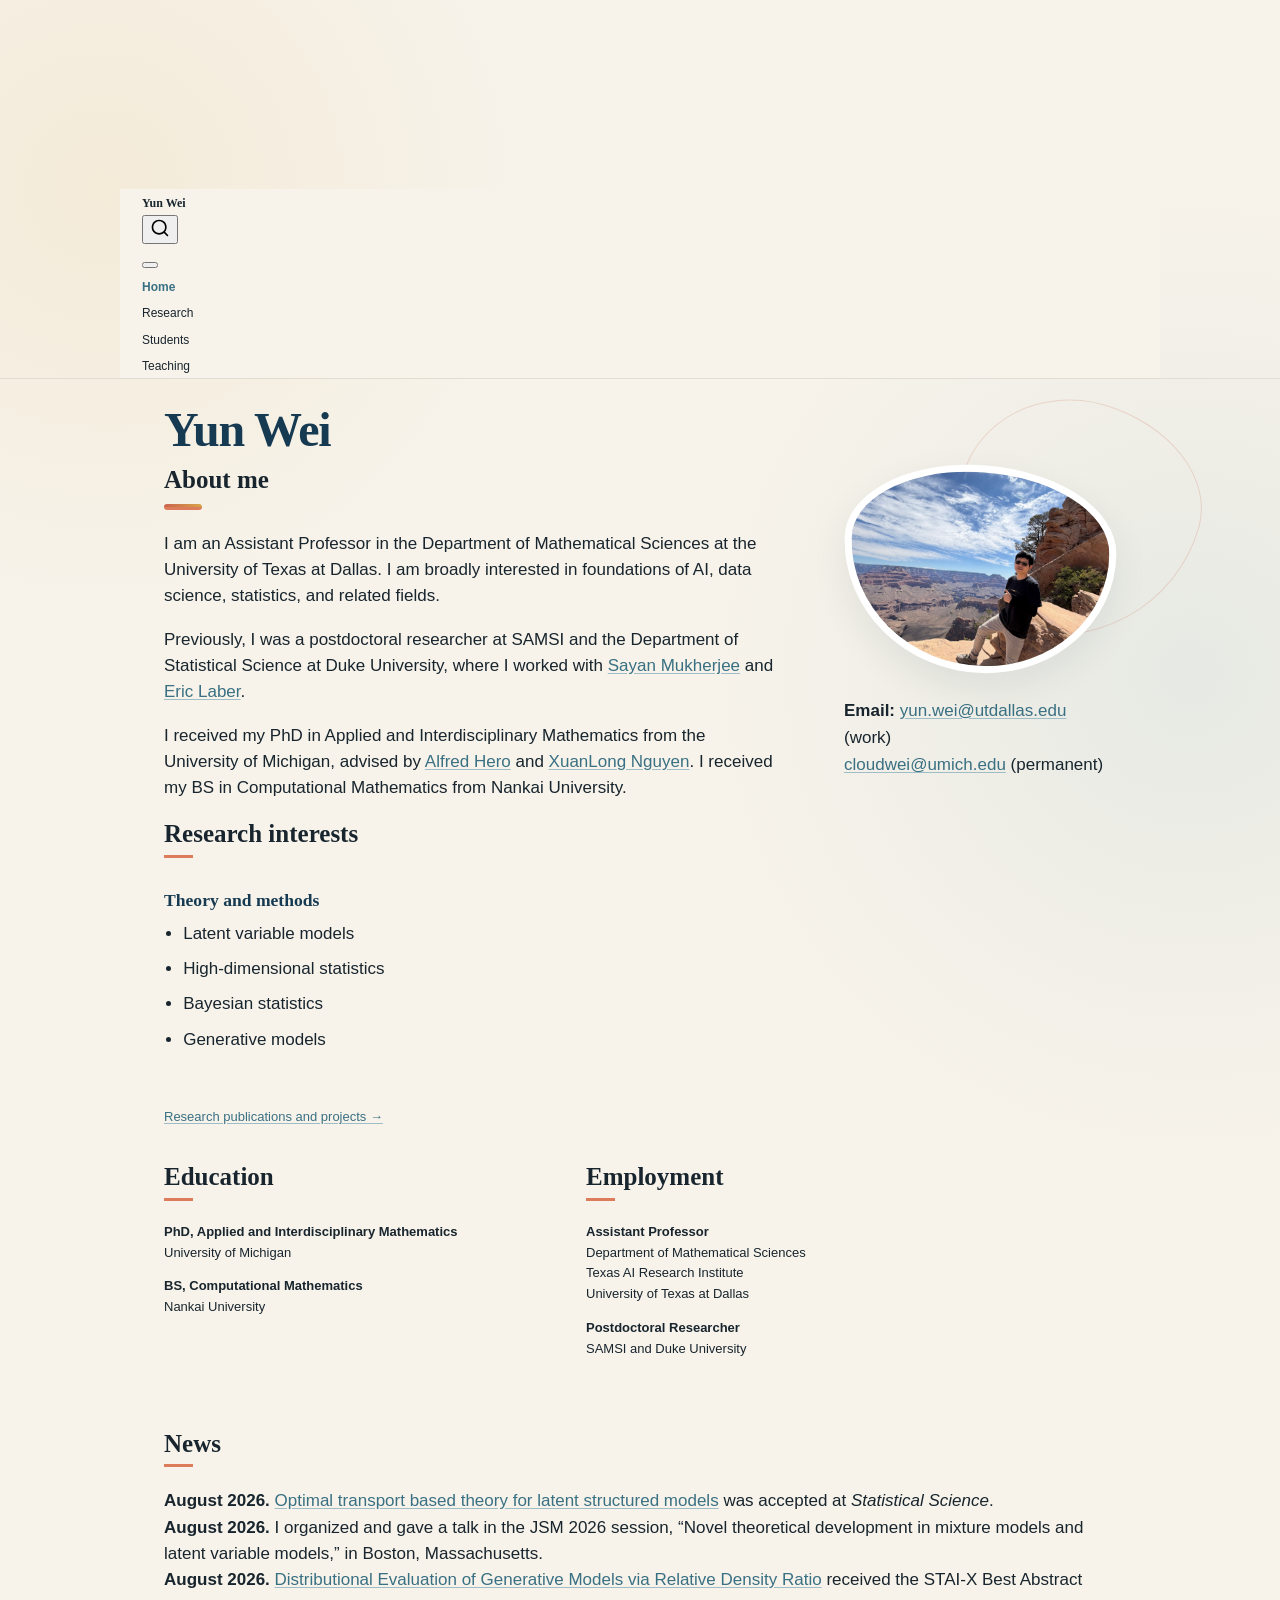
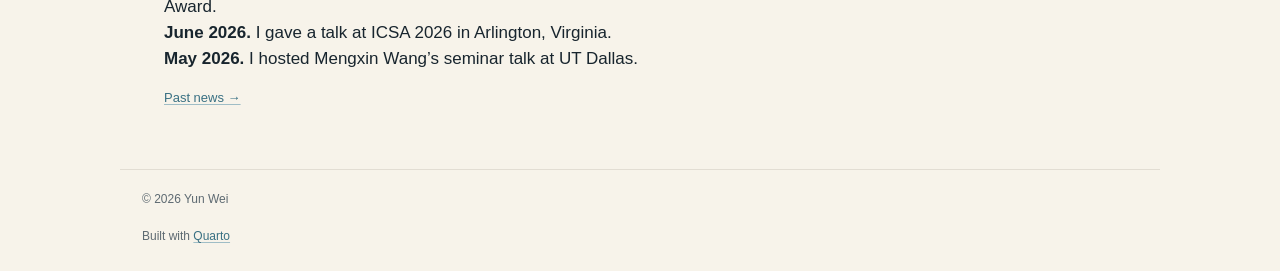
==== index.html @ a3f234e8 "Built site for gh-pages" ====
<!DOCTYPE html>
<html xmlns="http://www.w3.org/1999/xhtml" lang="en" xml:lang="en"><head>

<meta charset="utf-8">
<meta name="generator" content="quarto-1.10.19">

<meta name="viewport" content="width=device-width, initial-scale=1.0, user-scalable=yes">


<title>Yun Wei</title>
<style>
/* Default styles provided by pandoc.
** See https://pandoc.org/MANUAL.html#variables-for-html for config info.
*/
span.smallcaps{font-variant: small-caps;}
div.columns{display: flex; gap: 1.5em;}
div.column{flex: auto;}
@media screen {
div.columns{gap: min(4vw, 1.5em);}
div.column{overflow-x: auto;}
}
div.hanging-indent{margin-left: 1.5em; text-indent: -1.5em;}
ul.task-list{list-style: none;}
ul.task-list li input[type="checkbox"] {
  width: 0.8em;
  margin: 0 0.8em 0.2em -1em; /* quarto-specific, see https://github.com/quarto-dev/quarto-cli/issues/4556 */ 
  vertical-align: middle;
}
</style>


<script src="site_libs/quarto-nav/quarto-nav.js"></script>
<script src="site_libs/quarto-nav/headroom.min.js"></script>
<script src="site_libs/clipboard/clipboard.min.js"></script>
<script src="site_libs/quarto-search/autocomplete.umd.js"></script>
<script src="site_libs/quarto-search/fuse.min.js"></script>
<script src="site_libs/quarto-search/quarto-search.js"></script>
<meta name="quarto:offset" content="./">
<script src="site_libs/quarto-html/quarto.js" type="module"></script>
<script src="site_libs/quarto-html/tabsets/tabsets.js" type="module"></script>
<script src="site_libs/quarto-html/popper.min.js"></script>
<script src="site_libs/quarto-html/tippy.umd.min.js"></script>
<script src="site_libs/quarto-html/anchor.min.js"></script>
<link href="site_libs/quarto-html/tippy.css" rel="stylesheet">
<link href="site_libs/quarto-html/quarto-syntax-highlighting-bf27225e3a48a9273f3daa8f8e829971.css" rel="stylesheet" id="quarto-text-highlighting-styles">
<script src="site_libs/bootstrap/bootstrap.min.js"></script>
<link href="site_libs/bootstrap/bootstrap-icons.css" rel="stylesheet">
<link href="site_libs/bootstrap/bootstrap-55617497126496852ff9f5a59253c640.min.css" rel="stylesheet" append-hash="true" id="quarto-bootstrap" data-mode="light">
<script id="quarto-search-options" type="application/json">{
  "location": "navbar",
  "copy-button": false,
  "collapse-after": 3,
  "panel-placement": "end",
  "type": "overlay",
  "limit": 50,
  "keyboard-shortcut": [
    "f",
    "/",
    "s"
  ],
  "show-item-context": false,
  "language": {
    "search-no-results-text": "No results",
    "search-matching-documents-text": "matching documents",
    "search-copy-link-title": "Copy link to search",
    "search-hide-matches-text": "Hide additional matches",
    "search-more-match-text": "more match in this document",
    "search-more-matches-text": "more matches in this document",
    "search-clear-button-title": "Clear",
    "search-text-placeholder": "",
    "search-detached-cancel-button-title": "Cancel",
    "search-submit-button-title": "Submit",
    "search-label": "Search"
  }
}</script>
<script async="" src="https://www.googletagmanager.com/gtag/js?id=G-TVK6GZXDQL"></script>

<script type="text/javascript">

window.dataLayer = window.dataLayer || [];
function gtag(){dataLayer.push(arguments);}
gtag('js', new Date());
gtag('config', 'G-TVK6GZXDQL', { 'anonymize_ip': true});
</script>


<link rel="stylesheet" href="styles.css">
</head>

<body class="nav-fixed fullcontent quarto-light">

<div id="quarto-search-results"></div>
  <header id="quarto-header" class="headroom fixed-top">
    <nav class="navbar navbar-expand-lg " data-bs-theme="dark">
      <div class="navbar-container container-fluid">
      <div class="navbar-brand-container mx-auto">
    <a class="navbar-brand" href="./index.html">
    <span class="navbar-title">Yun Wei</span>
    </a>
  </div>
            <div id="quarto-search" class="" title="Search"></div>
          <button class="navbar-toggler" type="button" data-bs-toggle="collapse" data-bs-target="#navbarCollapse" aria-controls="navbarCollapse" role="menu" aria-expanded="false" aria-label="Toggle navigation" onclick="if (window.quartoToggleHeadroom) { window.quartoToggleHeadroom(); }">
  <span class="navbar-toggler-icon"></span>
</button>
          <div class="collapse navbar-collapse" id="navbarCollapse">
            <ul class="navbar-nav navbar-nav-scroll me-auto">
  <li class="nav-item">
    <a class="nav-link active" href="./index.html" aria-current="page"> 
<span class="menu-text">Home</span></a>
  </li>  
  <li class="nav-item">
    <a class="nav-link" href="./research.html"> 
<span class="menu-text">Research</span></a>
  </li>  
  <li class="nav-item">
    <a class="nav-link" href="./students.html"> 
<span class="menu-text">Students</span></a>
  </li>  
  <li class="nav-item">
    <a class="nav-link" href="./teaching.html"> 
<span class="menu-text">Teaching</span></a>
  </li>  
</ul>
          </div> <!-- /navcollapse -->
            <div class="quarto-navbar-tools">
</div>
      </div> <!-- /container-fluid -->
    </nav>
</header>
<!-- content -->
<div id="quarto-content" class="quarto-container page-columns page-rows-contents page-layout-article page-navbar">
<!-- sidebar -->
<!-- margin-sidebar -->
    
<!-- main -->
<main class="content" id="quarto-document-content">

<header id="title-block-header" class="quarto-title-block default">
<div class="quarto-title">
<h1 class="title">Yun Wei</h1>
</div>



<div class="quarto-title-meta">

    
  
    
  </div>
  


</header>


<div class="profile-grid">
<section id="about-me" class="level2 profile-main">
<h2 class="anchored" data-anchor-id="about-me">About me</h2>
<p>I am an Assistant Professor in the Department of Mathematical Sciences at the University of Texas at Dallas. I am broadly interested in foundations of AI, data science, statistics, and related fields.</p>
<p>Previously, I was a postdoctoral researcher at SAMSI and the Department of Statistical Science at Duke University, where I worked with <a href="https://sayanmuk.github.io/">Sayan Mukherjee</a> and <a href="https://www.laber-labs.com/">Eric Laber</a>.</p>
<p>I received my PhD in Applied and Interdisciplinary Mathematics from the University of Michigan, advised by <a href="https://hero.engin.umich.edu/">Alfred Hero</a> and <a href="http://dept.stat.lsa.umich.edu/~xuanlong/">XuanLong Nguyen</a>. I received my BS in Computational Mathematics from Nankai University.</p>
</section>
<div class="profile-side">
<p><img src="files/photo/yun-wei.jpg" alt="Yun Wei" class="homepage-photo"></p>
<p><strong>Email:</strong> <a href="mailto:yun.wei@utdallas.edu">yun.wei@utdallas.edu</a> (work)<br>
<a href="mailto:cloudwei@umich.edu">cloudwei@umich.edu</a> (permanent)</p>
</div>
</div>
<section id="research-interests" class="level2">
<h2 class="anchored" data-anchor-id="research-interests">Research interests</h2>
<div class="interest-grid">
<section id="theory-and-methods" class="level3 interest-group">
<h3 class="anchored" data-anchor-id="theory-and-methods">Theory and methods</h3>
<ul>
<li>Latent variable models</li>
<li>High-dimensional statistics</li>
<li>Bayesian statistics</li>
<li>Generative models</li>
</ul>
</section>
</div>
<div class="more-link">
<p><a href="./research.html">Research publications and projects →</a></p>
</div>
</section>
<div class="split-section">
<section id="education" class="level2 profile-column">
<h2 class="anchored" data-anchor-id="education">Education</h2>
<p><strong>PhD, Applied and Interdisciplinary Mathematics</strong><br>
University of Michigan</p>
<p><strong>BS, Computational Mathematics</strong><br>
Nankai University</p>
</section>
<section id="employment" class="level2 profile-column">
<h2 class="anchored" data-anchor-id="employment">Employment</h2>
<p><strong>Assistant Professor</strong><br>
Department of Mathematical Sciences<br>
Texas AI Research Institute<br>
University of Texas at Dallas</p>
<p><strong>Postdoctoral Researcher</strong><br>
SAMSI and Duke University</p>
</section>
</div>
<section id="news" class="level2">
<h2 class="anchored" data-anchor-id="news">News</h2>
<ul>
<li><strong>August 2026.</strong> <a href="http://arxiv.org/abs/2601.11465">Optimal transport based theory for latent structured models</a> was accepted at <em>Statistical Science</em>.</li>
<li><strong>August 2026.</strong> I organized and gave a talk in the JSM 2026 session, “Novel theoretical development in mixture models and latent variable models,” in Boston, Massachusetts.</li>
<li><strong>August 2026.</strong> <a href="https://arxiv.org/abs/2510.25507">Distributional Evaluation of Generative Models via Relative Density Ratio</a> received the STAI-X Best Abstract Award.</li>
<li><strong>June 2026.</strong> I gave a talk at ICSA 2026 in Arlington, Virginia.</li>
<li><strong>May 2026.</strong> I hosted Mengxin Wang’s seminar talk at UT Dallas.</li>
</ul>
<div class="more-link">
<p><a href="./news.html">Past news →</a></p>
</div>


</section>

</main> <!-- /main -->
<script id="quarto-html-after-body" type="application/javascript">
  window.document.addEventListener("DOMContentLoaded", function (event) {
    const icon = "";
    const anchorJS = new window.AnchorJS();
    anchorJS.options = {
      placement: 'right',
      icon: icon
    };
    anchorJS.add('.anchored');
    const isCodeAnnotation = (el) => {
      for (const clz of el.classList) {
        if (clz.startsWith('code-annotation-')) {                     
          return true;
        }
      }
      return false;
    }
    const onCopySuccess = function(e) {
      // button target
      const button = e.trigger;
      // don't keep focus
      button.blur();
      // flash "checked"
      button.classList.add('code-copy-button-checked');
      var currentTitle = button.getAttribute("title");
      button.setAttribute("title", "Copied!");
      let tooltip;
      if (window.bootstrap) {
        button.setAttribute("data-bs-toggle", "tooltip");
        button.setAttribute("data-bs-placement", "left");
        button.setAttribute("data-bs-title", "Copied!");
        tooltip = new bootstrap.Tooltip(button, 
          { trigger: "manual", 
            customClass: "code-copy-button-tooltip",
            offset: [0, -8]});
        tooltip.show();    
      }
      setTimeout(function() {
        if (tooltip) {
          tooltip.hide();
          button.removeAttribute("data-bs-title");
          button.removeAttribute("data-bs-toggle");
          button.removeAttribute("data-bs-placement");
        }
        button.setAttribute("title", currentTitle);
        button.classList.remove('code-copy-button-checked');
      }, 1000);
      // clear code selection
      e.clearSelection();
    }
    const getTextToCopy = function(trigger) {
      const outerScaffold = trigger.parentElement.cloneNode(true);
      const codeEl = outerScaffold.querySelector('code');
      for (const childEl of codeEl.children) {
        if (isCodeAnnotation(childEl)) {
          childEl.remove();
        }
      }
      return codeEl.innerText;
    }
    const clipboard = new window.ClipboardJS('.code-copy-button:not([data-in-quarto-modal])', {
      text: getTextToCopy
    });
    clipboard.on('success', onCopySuccess);
    if (window.document.getElementById('quarto-embedded-source-code-modal')) {
      const clipboardModal = new window.ClipboardJS('.code-copy-button[data-in-quarto-modal]', {
        text: getTextToCopy,
        container: window.document.getElementById('quarto-embedded-source-code-modal')
      });
      clipboardModal.on('success', onCopySuccess);
    }
      var localhostRegex = new RegExp(/^(?:http|https):\/\/localhost\:?[0-9]*\//);
      var mailtoRegex = new RegExp(/^mailto:/);
        var filterRegex = new RegExp("https:\/\/clouduolc\.github\.io\/");
      var isInternal = (href) => {
          return filterRegex.test(href) || localhostRegex.test(href) || mailtoRegex.test(href);
      }
      // Inspect non-navigation links and adorn them if external
     var links = window.document.querySelectorAll('a[href]:not(.nav-link):not(.navbar-brand):not(.toc-action):not(.sidebar-link):not(.sidebar-item-toggle):not(.pagination-link):not(.no-external):not([aria-hidden]):not(.dropdown-item):not(.quarto-navigation-tool):not(.about-link)');
      for (var i=0; i<links.length; i++) {
        const link = links[i];
        if (!isInternal(link.href)) {
          // undo the damage that might have been done by quarto-nav.js in the case of
          // links that we want to consider external
          if (link.dataset.originalHref !== undefined) {
            link.href = link.dataset.originalHref;
          }
            // target, if specified
            link.setAttribute("target", "_blank");
            if (link.getAttribute("rel") === null) {
              link.setAttribute("rel", "noopener");
            }
        }
      }
    function tippyHover(el, contentFn, onTriggerFn, onUntriggerFn) {
      const config = {
        allowHTML: true,
        maxWidth: 500,
        delay: 100,
        arrow: false,
        appendTo: function(el) {
            return el.parentElement;
        },
        interactive: true,
        interactiveBorder: 10,
        theme: 'quarto',
        placement: 'bottom-start',
      };
      if (contentFn) {
        config.content = contentFn;
      }
      if (onTriggerFn) {
        config.onTrigger = onTriggerFn;
      }
      if (onUntriggerFn) {
        config.onUntrigger = onUntriggerFn;
      }
      window.tippy(el, config); 
    }
    const noterefs = window.document.querySelectorAll('a[role="doc-noteref"]');
    for (var i=0; i<noterefs.length; i++) {
      const ref = noterefs[i];
      tippyHover(ref, function() {
        // use id or data attribute instead here
        let href = ref.getAttribute('data-footnote-href') || ref.getAttribute('href');
        try { href = new URL(href).hash; } catch {}
        const id = href.replace(/^#\/?/, "");
        const note = window.document.getElementById(id);
        if (note) {
          return note.innerHTML;
        } else {
          return "";
        }
      });
    }
    const xrefs = window.document.querySelectorAll('a.quarto-xref');
    const processXRef = (id, note) => {
      // Strip column container classes
      const stripColumnClz = (el) => {
        el.classList.remove("page-full", "page-columns");
        if (el.children) {
          for (const child of el.children) {
            stripColumnClz(child);
          }
        }
      }
      stripColumnClz(note)
      if (id === null || id.startsWith('sec-')) {
        // Special case sections, only their first couple elements
        const container = document.createElement("div");
        if (note.children && note.children.length > 2) {
          container.appendChild(note.children[0].cloneNode(true));
          for (let i = 1; i < note.children.length; i++) {
            const child = note.children[i];
            if (child.tagName === "P" && child.innerText === "") {
              continue;
            } else {
              container.appendChild(child.cloneNode(true));
              break;
            }
          }
          if (window.Quarto?.typesetMath) {
            window.Quarto.typesetMath(container);
          }
          return container.innerHTML
        } else {
          if (window.Quarto?.typesetMath) {
            window.Quarto.typesetMath(note);
          }
          return note.innerHTML;
        }
      } else {
        // Remove any anchor links if they are present
        const anchorLink = note.querySelector('a.anchorjs-link');
        if (anchorLink) {
          anchorLink.remove();
        }
        if (window.Quarto?.typesetMath) {
          window.Quarto.typesetMath(note);
        }
        if (note.classList.contains("callout")) {
          return note.outerHTML;
        } else {
          return note.innerHTML;
        }
      }
    }
    for (var i=0; i<xrefs.length; i++) {
      const xref = xrefs[i];
      tippyHover(xref, undefined, function(instance) {
        instance.disable();
        let url = xref.getAttribute('href');
        let hash = undefined; 
        if (url.startsWith('#')) {
          hash = url;
        } else {
          try { hash = new URL(url).hash; } catch {}
        }
        if (hash) {
          const id = hash.replace(/^#\/?/, "");
          const note = window.document.getElementById(id);
          if (note !== null) {
            try {
              const html = processXRef(id, note.cloneNode(true));
              instance.setContent(html);
            } finally {
              instance.enable();
              instance.show();
            }
          } else {
            // See if we can fetch this
            fetch(url.split('#')[0])
            .then(res => res.text())
            .then(html => {
              const parser = new DOMParser();
              const htmlDoc = parser.parseFromString(html, "text/html");
              const note = htmlDoc.getElementById(id);
              if (note !== null) {
                const html = processXRef(id, note);
                instance.setContent(html);
              } 
            }).finally(() => {
              instance.enable();
              instance.show();
            });
          }
        } else {
          // See if we can fetch a full url (with no hash to target)
          // This is a special case and we should probably do some content thinning / targeting
          fetch(url)
          .then(res => res.text())
          .then(html => {
            const parser = new DOMParser();
            const htmlDoc = parser.parseFromString(html, "text/html");
            const note = htmlDoc.querySelector('main.content');
            if (note !== null) {
              // This should only happen for chapter cross references
              // (since there is no id in the URL)
              // remove the first header
              if (note.children.length > 0 && note.children[0].tagName === "HEADER") {
                note.children[0].remove();
              }
              const html = processXRef(null, note);
              instance.setContent(html);
            } 
          }).finally(() => {
            instance.enable();
            instance.show();
          });
        }
      }, function(instance) {
      });
    }
        let selectedAnnoteEl;
        const selectorForAnnotation = ( cell, annotation) => {
          let cellAttr = 'data-code-cell="' + cell + '"';
          let lineAttr = 'data-code-annotation="' +  annotation + '"';
          const selector = 'span[' + cellAttr + '][' + lineAttr + ']';
          return selector;
        }
        const selectCodeLines = (annoteEl) => {
          const doc = window.document;
          const targetCell = annoteEl.getAttribute("data-target-cell");
          const targetAnnotation = annoteEl.getAttribute("data-target-annotation");
          const annoteSpan = window.document.querySelector(selectorForAnnotation(targetCell, targetAnnotation));
          const lines = annoteSpan.getAttribute("data-code-lines").split(",");
          const lineIds = lines.map((line) => {
            return targetCell + "-" + line;
          })
          let top = null;
          let height = null;
          let parent = null;
          if (lineIds.length > 0) {
              //compute the position of the single el (top and bottom and make a div)
              const el = window.document.getElementById(lineIds[0]);
              top = el.offsetTop;
              height = el.offsetHeight;
              parent = el.parentElement.parentElement;
            if (lineIds.length > 1) {
              const lastEl = window.document.getElementById(lineIds[lineIds.length - 1]);
              const bottom = lastEl.offsetTop + lastEl.offsetHeight;
              height = bottom - top;
            }
            if (top !== null && height !== null && parent !== null) {
              // cook up a div (if necessary) and position it 
              let div = window.document.getElementById("code-annotation-line-highlight");
              if (div === null) {
                div = window.document.createElement("div");
                div.setAttribute("id", "code-annotation-line-highlight");
                div.style.position = 'absolute';
                parent.appendChild(div);
              }
              div.style.top = top - 2 + "px";
              div.style.height = height + 4 + "px";
              div.style.left = 0;
              let gutterDiv = window.document.getElementById("code-annotation-line-highlight-gutter");
              if (gutterDiv === null) {
                gutterDiv = window.document.createElement("div");
                gutterDiv.setAttribute("id", "code-annotation-line-highlight-gutter");
                gutterDiv.style.position = 'absolute';
                const codeCell = window.document.getElementById(targetCell);
                const gutter = codeCell.querySelector('.code-annotation-gutter');
                gutter.appendChild(gutterDiv);
              }
              gutterDiv.style.top = top - 2 + "px";
              gutterDiv.style.height = height + 4 + "px";
            }
            selectedAnnoteEl = annoteEl;
          }
        };
        const unselectCodeLines = () => {
          const elementsIds = ["code-annotation-line-highlight", "code-annotation-line-highlight-gutter"];
          elementsIds.forEach((elId) => {
            const div = window.document.getElementById(elId);
            if (div) {
              div.remove();
            }
          });
          selectedAnnoteEl = undefined;
        };
          // Handle positioning of the toggle
      window.addEventListener(
        "resize",
        throttle(() => {
          elRect = undefined;
          if (selectedAnnoteEl) {
            selectCodeLines(selectedAnnoteEl);
          }
        }, 10)
      );
      function throttle(fn, ms) {
      let throttle = false;
      let timer;
        return (...args) => {
          if(!throttle) { // first call gets through
              fn.apply(this, args);
              throttle = true;
          } else { // all the others get throttled
              if(timer) clearTimeout(timer); // cancel #2
              timer = setTimeout(() => {
                fn.apply(this, args);
                timer = throttle = false;
              }, ms);
          }
        };
      }
        // Attach click handler to the DT
        const annoteDls = window.document.querySelectorAll('dt[data-target-cell]');
        for (const annoteDlNode of annoteDls) {
          annoteDlNode.addEventListener('click', (event) => {
            const clickedEl = event.target;
            if (clickedEl !== selectedAnnoteEl) {
              unselectCodeLines();
              const activeEl = window.document.querySelector('dt[data-target-cell].code-annotation-active');
              if (activeEl) {
                activeEl.classList.remove('code-annotation-active');
              }
              selectCodeLines(clickedEl);
              clickedEl.classList.add('code-annotation-active');
            } else {
              // Unselect the line
              unselectCodeLines();
              clickedEl.classList.remove('code-annotation-active');
            }
          });
        }
    const findCites = (el) => {
      const parentEl = el.parentElement;
      if (parentEl) {
        const cites = parentEl.dataset.cites;
        if (cites) {
          return {
            el,
            cites: cites.split(' ')
          };
        } else {
          return findCites(el.parentElement)
        }
      } else {
        return undefined;
      }
    };
    var bibliorefs = window.document.querySelectorAll('a[role="doc-biblioref"]');
    for (var i=0; i<bibliorefs.length; i++) {
      const ref = bibliorefs[i];
      const citeInfo = findCites(ref);
      if (citeInfo) {
        tippyHover(citeInfo.el, function() {
          var popup = window.document.createElement('div');
          citeInfo.cites.forEach(function(cite) {
            var citeDiv = window.document.createElement('div');
            citeDiv.classList.add('hanging-indent');
            citeDiv.classList.add('csl-entry');
            var biblioDiv = window.document.getElementById('ref-' + cite);
            if (biblioDiv) {
              citeDiv.innerHTML = biblioDiv.innerHTML;
            }
            popup.appendChild(citeDiv);
          });
          return popup.innerHTML;
        });
      }
    }
  });
  </script>
</div> <!-- /content -->
<footer class="footer">
  <div class="nav-footer">
    <div class="nav-footer-left">
<p>© 2026 Yun Wei</p>
</div>   
    <div class="nav-footer-center">
      &nbsp;
    </div>
    <div class="nav-footer-right">
<p>Built with <a href="https://quarto.org/">Quarto</a></p>
</div>
  </div>
</footer>




</body></html>
---- site_libs/quarto-html/tippy.css ----
.tippy-box[data-animation=fade][data-state=hidden]{opacity:0}[data-tippy-root]{max-width:calc(100vw - 10px)}.tippy-box{position:relative;background-color:#333;color:#fff;border-radius:4px;font-size:14px;line-height:1.4;white-space:normal;outline:0;transition-property:transform,visibility,opacity}.tippy-box[data-placement^=top]>.tippy-arrow{bottom:0}.tippy-box[data-placement^=top]>.tippy-arrow:before{bottom:-7px;left:0;border-width:8px 8px 0;border-top-color:initial;transform-origin:center top}.tippy-box[data-placement^=bottom]>.tippy-arrow{top:0}.tippy-box[data-placement^=bottom]>.tippy-arrow:before{top:-7px;left:0;border-width:0 8px 8px;border-bottom-color:initial;transform-origin:center bottom}.tippy-box[data-placement^=left]>.tippy-arrow{right:0}.tippy-box[data-placement^=left]>.tippy-arrow:before{border-width:8px 0 8px 8px;border-left-color:initial;right:-7px;transform-origin:center left}.tippy-box[data-placement^=right]>.tippy-arrow{left:0}.tippy-box[data-placement^=right]>.tippy-arrow:before{left:-7px;border-width:8px 8px 8px 0;border-right-color:initial;transform-origin:center right}.tippy-box[data-inertia][data-state=visible]{transition-timing-function:cubic-bezier(.54,1.5,.38,1.11)}.tippy-arrow{width:16px;height:16px;color:#333}.tippy-arrow:before{content:"";position:absolute;border-color:transparent;border-style:solid}.tippy-content{position:relative;padding:5px 9px;z-index:1}
---- site_libs/quarto-html/quarto-syntax-highlighting-bf27225e3a48a9273f3daa8f8e829971.css ----
/* quarto syntax highlight colors */
:root {
  --quarto-hl-ot-color: #003B4F;
  --quarto-hl-at-color: #657422;
  --quarto-hl-ss-color: #20794D;
  --quarto-hl-an-color: #5E5E5E;
  --quarto-hl-fu-color: #4758AB;
  --quarto-hl-st-color: #20794D;
  --quarto-hl-cf-color: #003B4F;
  --quarto-hl-op-color: #5E5E5E;
  --quarto-hl-er-color: #AD0000;
  --quarto-hl-bn-color: #AD0000;
  --quarto-hl-al-color: #AD0000;
  --quarto-hl-va-color: #111111;
  --quarto-hl-bu-color: inherit;
  --quarto-hl-ex-color: inherit;
  --quarto-hl-pp-color: #AD0000;
  --quarto-hl-in-color: #5E5E5E;
  --quarto-hl-vs-color: #20794D;
  --quarto-hl-wa-color: #5E5E5E;
  --quarto-hl-do-color: #5E5E5E;
  --quarto-hl-im-color: #00769E;
  --quarto-hl-ch-color: #20794D;
  --quarto-hl-dt-color: #AD0000;
  --quarto-hl-fl-color: #AD0000;
  --quarto-hl-co-color: #5E5E5E;
  --quarto-hl-cv-color: #5E5E5E;
  --quarto-hl-cn-color: #8f5902;
  --quarto-hl-sc-color: #5E5E5E;
  --quarto-hl-dv-color: #AD0000;
  --quarto-hl-kw-color: #003B4F;
}

/* other quarto variables */
:root {
  --quarto-font-monospace: SFMono-Regular, Menlo, Monaco, Consolas, "Liberation Mono", "Courier New", monospace;
}

/* syntax highlight based on Pandoc's rules */
pre > code.sourceCode > span {
  color: #003B4F;
}

code.sourceCode > span {
  color: #003B4F;
}

div.sourceCode,
div.sourceCode pre.sourceCode {
  color: #003B4F;
}

/* Normal */
code span {
  color: #003B4F;
}

/* Alert */
code span.al {
  color: #AD0000;
  font-style: inherit;
}

/* Annotation */
code span.an {
  color: #5E5E5E;
  font-style: inherit;
}

/* Attribute */
code span.at {
  color: #657422;
  font-style: inherit;
}

/* BaseN */
code span.bn {
  color: #AD0000;
  font-style: inherit;
}

/* BuiltIn */
code span.bu {
  font-style: inherit;
}

/* ControlFlow */
code span.cf {
  color: #003B4F;
  font-weight: bold;
  font-style: inherit;
}

/* Char */
code span.ch {
  color: #20794D;
  font-style: inherit;
}

/* Constant */
code span.cn {
  color: #8f5902;
  font-style: inherit;
}

/* Comment */
code span.co {
  color: #5E5E5E;
  font-style: inherit;
}

/* CommentVar */
code span.cv {
  color: #5E5E5E;
  font-style: italic;
}

/* Documentation */
code span.do {
  color: #5E5E5E;
  font-style: italic;
}

/* DataType */
code span.dt {
  color: #AD0000;
  font-style: inherit;
}

/* DecVal */
code span.dv {
  color: #AD0000;
  font-style: inherit;
}

/* Error */
code span.er {
  color: #AD0000;
  font-style: inherit;
}

/* Extension */
code span.ex {
  font-style: inherit;
}

/* Float */
code span.fl {
  color: #AD0000;
  font-style: inherit;
}

/* Function */
code span.fu {
  color: #4758AB;
  font-style: inherit;
}

/* Import */
code span.im {
  color: #00769E;
  font-style: inherit;
}

/* Information */
code span.in {
  color: #5E5E5E;
  font-style: inherit;
}

/* Keyword */
code span.kw {
  color: #003B4F;
  font-weight: bold;
  font-style: inherit;
}

/* Operator */
code span.op {
  color: #5E5E5E;
  font-style: inherit;
}

/* Other */
code span.ot {
  color: #003B4F;
  font-style: inherit;
}

/* Preprocessor */
code span.pp {
  color: #AD0000;
  font-style: inherit;
}

/* SpecialChar */
code span.sc {
  color: #5E5E5E;
  font-style: inherit;
}

/* SpecialString */
code span.ss {
  color: #20794D;
  font-style: inherit;
}

/* String */
code span.st {
  color: #20794D;
  font-style: inherit;
}

/* Variable */
code span.va {
  color: #111111;
  font-style: inherit;
}

/* VerbatimString */
code span.vs {
  color: #20794D;
  font-style: inherit;
}

/* Warning */
code span.wa {
  color: #5E5E5E;
  font-style: italic;
}

.prevent-inlining {
  content: "</";
}

/*# sourceMappingURL=8be38f48d34c45af72792cbd699585e7.css.map */
---- styles.css ----
:root {
  --ink: #213f4c;
  --body: #303030;
  --muted: #6a6a66;
  --line: #e2ddd3;
  --paper: #f7f3ea;
  --pine: #397083;
  --warm: #f8f8f5;
  --accent: #dc7c5a;
  --callout: #edf7f8;
}

@import url("https://fonts.googleapis.com/css2?family=Lora:wght@400;500;600;700&family=Manrope:wght@400;500;600&display=swap");

/* Quarto output overrides */
body.quarto-light {
  font-family: "Manrope", Arial, sans-serif;
  color: var(--body);
  background: var(--paper);
}
#quarto-header { border-bottom: 1px solid var(--line); }
.navbar { min-height: 50px; max-width: 1040px; margin: 0 auto; padding: 0 22px; background: var(--paper); }
.navbar-brand, .navbar-nav .nav-link { color: var(--ink); font-size: 12px; }
.navbar-brand { font-family: "Lora", Georgia, serif; font-weight: 700; }
.navbar-nav { gap: 16px; }
.navbar-nav .nav-link.active, .navbar-nav .nav-link:hover { color: var(--pine); }
#quarto-content { max-width: 1040px; margin: 0 auto; padding: 24px 22px 48px; }
#quarto-content { display: block; width: 100%; }
#quarto-content main.content, #quarto-document-content { width: 100%; max-width: 1040px; }
:root {
  --ink: #18252e;
  --muted: #5e6a72;
  --paper: #f7f3ea;
  --surface: #ffffff;
  --navy: #163a52;
  --blue: #26749a;
  --blue-soft: #e9f1f5;
  --coral: #c9634d;
  --gold: #d8a447;
  --rule: #dfe5e7;
  --shadow: 0 14px 36px rgba(25, 48, 62, 0.08);
}

body.quarto-light {
  color: var(--ink);
  background:
    radial-gradient(circle at 8% 10%, rgba(216, 164, 71, 0.11), transparent 26rem),
    radial-gradient(circle at 93% 36%, rgba(38, 116, 154, 0.08), transparent 30rem),
    var(--paper);
}

#quarto-document-content section { display: block; border: 0; padding: 0; gap: 0; }
#title-block-header { margin: 0; padding: 0; }
#title-block-header .title, #quarto-document-content > h1:first-child { font-family: Georgia, "Times New Roman", serif; color: var(--navy); letter-spacing: -0.025em; font-size: clamp(2.15rem, 4vw, 3rem); font-weight: 600; line-height: 1.12; margin: 0 0 8px; }
#quarto-document-content > h2 { margin-top: 2.25rem; margin-bottom: 0.85rem; padding-bottom: 0; border-bottom: 0; font-family: Georgia, "Times New Roman", serif; color: var(--navy); font-size: 1.48rem; font-weight: 700; line-height: 1.25; }
#quarto-document-content > h2::after, .profile-main > h2::after { content: ""; display: block; width: 2.4rem; height: 3px; margin-top: 0.55rem; border-radius: 3px; background: linear-gradient(90deg, var(--coral), var(--gold)); }
#quarto-document-content > h3, .reference-cards h3 { font-family: Georgia, "Times New Roman", serif; color: var(--navy); font-size: 1.12rem; font-weight: 680; line-height: 1.3; margin-top: 26px; }
#quarto-document-content > p { max-width: 590px; }

.profile-grid {
  position: relative;
  display: grid;
  grid-template-columns: minmax(0, 2fr) minmax(17rem, 0.88fr);
  gap: clamp(2rem, 5vw, 4.5rem);
  align-items: start;
}

.profile-grid::before {
  position: absolute;
  z-index: -1;
  top: -4rem;
  right: -5rem;
  width: 15rem;
  height: 15rem;
  border: 1px solid rgba(201, 99, 77, 0.2);
  border-radius: 48% 52% 63% 37% / 44% 38% 62% 56%;
  content: "";
  transform: rotate(16deg);
}

.profile-main > h2:first-child,
.profile-side > h2:first-of-type {
  margin-top: 0;
}

.profile-side {
  padding: 0 0 1.25rem;
}

.homepage-photo {
  display: block;
  width: 100%;
  height: auto;
  margin: 0 0 1.5rem;
  border: 7px solid white;
  border-radius: 46% 54% 48% 52% / 36% 42% 58% 64%;
  box-shadow: var(--shadow);
  transform: rotate(1.25deg);
}

.profile-side h2 {
  font-size: 1.35rem;
}

.profile-side p,
.profile-side a {
  line-height: 1.6;
}

.news-callout { max-width: 590px; background: var(--callout); border-left: 3px solid #4c9bcc; padding: 11px 12px; font-size: 13px; line-height: 1.55; margin-bottom: 16px; }
.reference-cards { display: grid; grid-template-columns: repeat(2, minmax(0, 1fr)); gap: 38px; width: 100%; max-width: 850px; }
.reference-cards > .interest-card { background: var(--warm); border: 1px solid #e7e4df; border-radius: 14px; box-shadow: 0 3px 8px rgba(37, 52, 50, .08); padding: 16px 20px 19px; }
.reference-cards > div p { font-size: 13px; line-height: 1.8; margin-bottom: 0; }
.reference-cards h3 { margin: 0 0 7px; }
.more-link { font-size: 13px; margin: 15px 0 0; }
.split-section { display: grid; grid-template-columns: 1fr 1fr; gap: 64px; padding: 28px 0 0; max-width: 780px; }
.split-section h2 { margin-top: 0 !important; }
.split-section p { font-size: 13px; }
.publication-list { max-width: 760px; }

.interest-grid {
  display: grid;
  grid-template-columns: repeat(2, minmax(0, 1fr));
  gap: clamp(2rem, 5vw, 4rem);
  margin: 0.5rem 0 0;
}

.interest-group {
  min-width: 0;
  padding: 0;
  border: 0;
  border-radius: 0;
  background: transparent;
  box-shadow: none;
}

.interest-group h3 {
  margin: 0 0 0.6rem;
  font-size: 1.1rem;
  font-weight: 700;
  color: var(--navy);
}

.interest-group ul {
  margin: 0;
  padding-left: 1.2rem;
  list-style: disc;
}

.interest-group li {
  margin-bottom: 0.55rem;
  line-height: 1.55;
}

.interest-group li:last-child {
  margin-bottom: 0;
}
.publication-list dl { margin: 0; }
.publication-list dt { float: left; clear: left; width: 58px; color: var(--muted); font-size: 12px; }
.publication-list dd { margin: 0 0 16px 72px; padding-bottom: 15px; border-bottom: 1px solid #e0e5de; }
.publication-list dd p { margin: 3px 0 0; color: var(--muted); }
#quarto-footer { max-width: 1040px; margin: 0 auto; border-top: 1px solid var(--line); padding: 20px 22px 25px; color: var(--muted); font-size: 12px; }
@media (max-width: 700px) {
  #quarto-content { padding: 19px 20px 38px; }
  #title-block-header .title, #quarto-document-content > h1:first-child { font-size: 40px; }
  .home-grid, .split-section, .reference-cards { grid-template-columns: 1fr; gap: 24px; }
  .profile-panel { max-width: 260px; }
  .navbar { padding: 0 20px; }
}

* { box-sizing: border-box; }
html { scroll-behavior: smooth; }
body {
  margin: 0;
  color: var(--ink);
  background: var(--paper);
  font-family: "Manrope", Arial, sans-serif;
  font-size: 17px;
  line-height: 1.55;
}
a { color: var(--pine); text-decoration-color: #9fbdc6; text-underline-offset: 0.14em; }
a:hover { color: #275766; text-decoration-thickness: 2px; }
.site-header, main, footer { max-width: 1040px; margin: 0 auto; padding-left: 22px; padding-right: 22px; }
.site-header {
  min-height: 50px;
  display: flex;
  justify-content: space-between;
  align-items: center;
  border-bottom: 1px solid var(--line);
  font-family: "Manrope", Arial, sans-serif;
  font-size: 12px;
}
.wordmark { color: var(--ink); text-decoration: none; font-family: "Lora", Georgia, serif; font-weight: 700; letter-spacing: 0; }
.wordmark span { color: var(--ink); margin-left: 3px; }
nav { display: flex; gap: 20px; margin-right: auto; margin-left: 28px; }
nav a { color: var(--ink); text-decoration: none; }
nav a:hover { color: var(--pine); }
nav a[aria-current="page"] { color: var(--pine); font-weight: 600; }
.intro { display: grid; grid-template-columns: 250px minmax(0, 1fr); gap: 68px; padding: 78px 0 72px; }
.portrait {
  width: 180px;
  aspect-ratio: 1;
  display: block;
  margin: 0 auto 12px;
  overflow: hidden;
  border-radius: 50%;
  background: transparent;
  border: 0;
  box-shadow: none;
}

.portrait img {
  width: 100%;
  height: 100%;
  object-fit: cover;
  object-position: center center;
  display: block;
}
.caption, .eyebrow, .office, .section-label p, footer, time, .pub-year, .small-note {
  font-family: "Manrope", Arial, sans-serif;
  font-size: 12px;
  color: var(--muted);
  letter-spacing: 0;
}
.caption { margin: 7px 0 0; line-height: 1.35; }
.eyebrow { color: var(--pine); margin: 3px 0 12px; text-transform: uppercase; }
h1, h2, h3, p { margin-top: 0; }
h1, h2, h3 { font-family: "Lora", Georgia, serif; color: var(--ink); }
h1 { font-size: 51px; font-weight: 700; line-height: 1.1; margin-bottom: 9px; }
h2 { font-size: 25px; font-weight: 700; line-height: 1.15; margin-bottom: 21px; }
h2::after { content: ""; display: block; width: 29px; border-bottom: 3px solid var(--accent); margin-top: 6px; }
h3 { font-size: 17px; line-height: 1.25; font-weight: 700; margin-bottom: 7px; }
.role { font-size: 24px; line-height: 1.15; margin-bottom: 25px; }
.intro-copy > p:not(.eyebrow):not(.role):not(.office) { max-width: 650px; }
.page-hero { display: block; border-top: 0; padding: 54px 0 37px; }
.page-hero h1 { margin-bottom: 19px; }
.page-hero > p:last-child { font-size: 27px; line-height: 1.2; max-width: 680px; margin-bottom: 0; }
.contact-links { display: flex; flex-wrap: wrap; gap: 7px 21px; margin: 26px 0 9px; font-family: "DM Mono", monospace; font-size: 13px; }
.office { margin-bottom: 0; }
section { border-top: 1px solid var(--line); padding: 42px 0 48px; display: grid; grid-template-columns: 210px minmax(0, 1fr); gap: 42px; }
.section-label p { color: var(--pine); margin-bottom: 8px; text-transform: uppercase; }
.news { padding-top: 30px; padding-bottom: 34px; }
.news-list, .publication-list { list-style: none; padding: 0; margin: 0; }
.news-list li { display: grid; grid-template-columns: 95px 1fr; gap: 18px; padding: 8px 0; }
.news-list li + li { border-top: 1px solid #e2e6e0; }
.lead { font-size: 25px; line-height: 1.25; max-width: 700px; }
.interest-grid { display: grid; grid-template-columns: repeat(3, 1fr); gap: 20px; margin: 32px 0 54px; }
.interest-grid div { border-top: 3px solid var(--pine); padding-top: 11px; }
.interest-grid p { line-height: 1.25; }
.subheading { border-bottom: 1px solid var(--line); padding-bottom: 11px; margin-bottom: 0; }
.publication-list li { display: grid; grid-template-columns: 58px 1fr; gap: 16px; border-bottom: 1px solid #e0e5de; padding: 17px 0 16px; }
.publication-list a { font-size: 22px; font-weight: 600; }
.publication-list p { font-size: 18px; line-height: 1.2; color: var(--muted); margin: 4px 0 0; }
.text-link { margin: 22px 0 0; font-family: "DM Mono", monospace; font-size: 13px; }
.people-list article { padding: 0 0 22px; margin: 0 0 22px; border-bottom: 1px solid #e0e5de; }
.people-list article:last-child { border: 0; margin-bottom: 0; }
.people-list p { margin-bottom: 0; }
.open-call { background: var(--warm); padding: 19px 20px 22px !important; border-top: 2px solid var(--pine); }
.teaching-grid { display: grid; grid-template-columns: 1fr 1fr; gap: 42px; }
ul { padding: 0; list-style: none; margin: 0; }
.teaching-grid li { border-top: 1px solid #e0e5de; padding: 12px 0; line-height: 1.18; }
.teaching-grid li:last-child { border-bottom: 1px solid #e0e5de; }
.teaching-list { max-width: 700px; }
.teaching-list li { border-top: 1px solid #e0e5de; padding: 14px 0; line-height: 1.18; }
.teaching-list li:last-child { border-bottom: 1px solid #e0e5de; }
.teaching-list strong { display: block; font-family: "DM Mono", monospace; font-size: 12px; color: var(--pine); font-weight: 500; margin-bottom: 3px; }
.teaching-list span { display: block; color: var(--muted); font-size: 17px; margin-top: 4px; }
.teaching-grid strong { display: block; font-family: "DM Mono", monospace; font-size: 12px; color: var(--pine); font-weight: 500; margin-bottom: 3px; }
.teaching-grid span { display: block; color: var(--muted); font-size: 17px; margin-top: 4px; }
.small-note { margin: 18px 0 0; line-height: 1.45; }
.background { padding-bottom: 82px; }
.timeline p { display: grid; grid-template-columns: 130px 1fr; gap: 14px; border-top: 1px solid #e0e5de; padding: 12px 0; margin: 0; }
.timeline p:last-child { border-bottom: 1px solid #e0e5de; }
.timeline span { font-family: "DM Mono", monospace; font-size: 12px; color: var(--pine); }
footer { border-top: 1px solid var(--line); display: flex; justify-content: space-between; padding-top: 20px; padding-bottom: 25px; }
footer p { margin: 0; }
.home-about { display: block; border: 0; padding: 25px 0 18px; }
.home-about > h2 { margin-bottom: 22px; }
.home-grid { display: grid; grid-template-columns: minmax(0, 1fr) 285px; gap: 62px; max-width: 890px; }
.bio { max-width: 590px; }
.bio p { margin-bottom: 15px; }
.news-callout { background: var(--callout); border-left: 3px solid #4c9bcc; padding: 11px 12px; font-size: 13px; line-height: 1.55; }
.profile-panel { padding-top: 3px; font-size: 13px; }
.profile-panel .portrait { width: 188px; margin: 0 auto 12px; }
.profile-panel .caption { text-align: center; margin-bottom: 11px; }
.profile-panel p { margin-bottom: 8px; }
.profile-panel span { color: var(--muted); }
.home-section { display: block; border: 0; padding: 9px 0 20px; }
.reference-cards { grid-template-columns: 1fr 1fr; gap: 38px; margin: 0; max-width: 850px; }
.reference-cards div { background: var(--warm); border: 1px solid #e7e4df; border-top: 1px solid #e7e4df; border-radius: 14px; box-shadow: 0 3px 8px rgba(37, 52, 50, .08); padding: 16px 20px 19px; }
.reference-cards p { font-size: 13px; line-height: 1.8; margin-bottom: 0; }
.more-link { font-size: 13px; margin: 15px 0 0; }
.split-section { display: grid; grid-template-columns: 1fr 1fr; gap: 64px; padding: 22px 0 56px; }
.split-section p { font-size: 13px; line-height: 1.6; }
.split-section strong { color: var(--ink); }

@media (max-width: 700px) {
  body { font-size: 16px; }
  .site-header, main, footer { padding-left: 20px; padding-right: 20px; }
  .site-header { min-height: 60px; align-items: flex-start; padding-top: 14px; gap: 12px; }
  nav { gap: 10px; flex-wrap: wrap; justify-content: flex-end; margin-left: 10px; font-size: 10px; }
  .intro, section { grid-template-columns: 1fr; gap: 27px; }
  .intro { padding: 42px 0 49px; }
  .page-hero { padding: 48px 0 43px; }
  .page-hero > p:last-child { font-size: 23px; }
  .portrait-wrap { max-width: 215px; }
  h1 { font-size: 40px; }
  .role { font-size: 22px; }
  .interest-grid, .teaching-grid { grid-template-columns: 1fr; gap: 25px; }
  .interest-grid { margin-bottom: 42px; }
  section { padding: 43px 0 47px; }
  .news { padding-top: 26px; padding-bottom: 27px; }
  .news-list li { grid-template-columns: 78px 1fr; gap: 12px; }
  .timeline p { grid-template-columns: 90px 1fr; }
  footer { padding-top: 17px; padding-bottom: 20px; }
  .home-about { padding-top: 19px; }
  .home-grid, .split-section { grid-template-columns: 1fr; gap: 24px; }
  .profile-panel { max-width: 260px; }
  .reference-cards { grid-template-columns: 1fr; gap: 17px; }
}
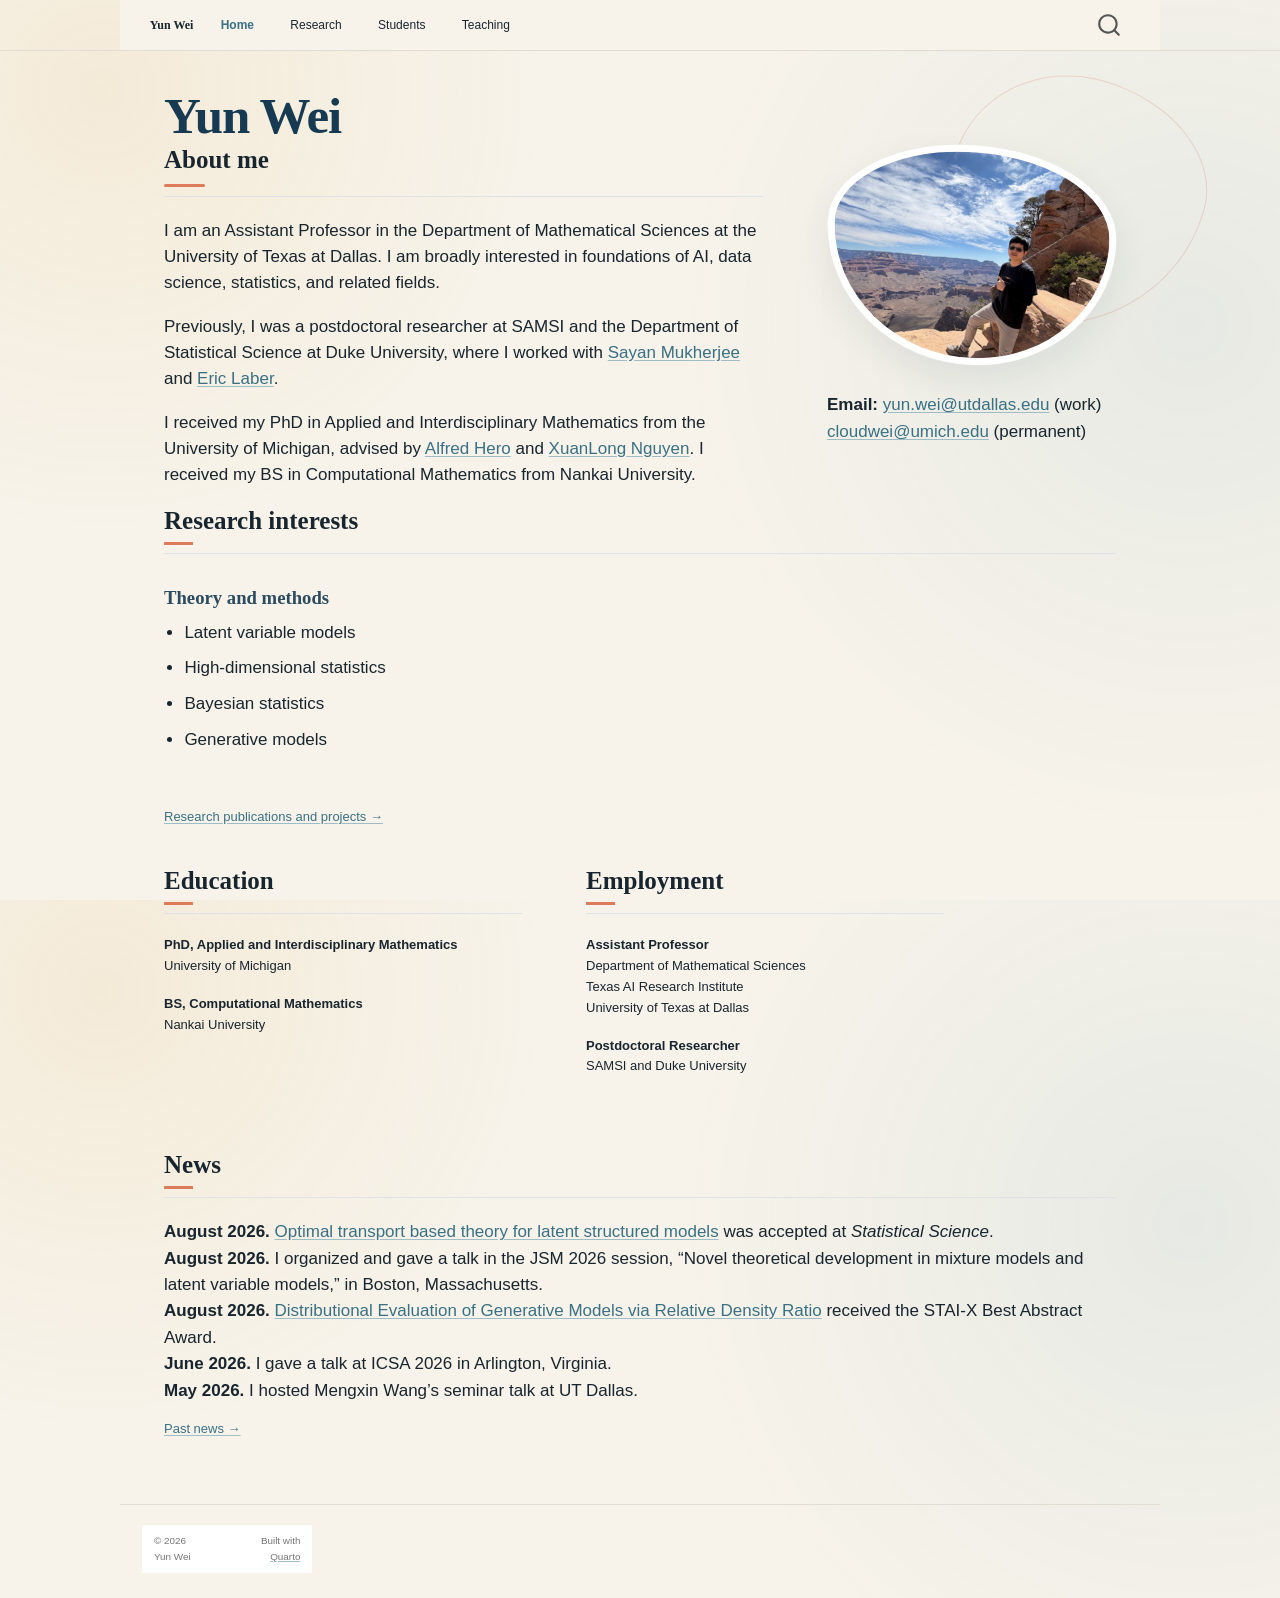
==== commit f238b164: "Built site for gh-pages" ====
--- a/index.html
+++ b/index.html
@@ -45,7 +45,7 @@
 <link href="site_libs/quarto-html/quarto-syntax-highlighting-bf27225e3a48a9273f3daa8f8e829971.css" rel="stylesheet" id="quarto-text-highlighting-styles">
 <script src="site_libs/bootstrap/bootstrap.min.js"></script>
 <link href="site_libs/bootstrap/bootstrap-icons.css" rel="stylesheet">
-<link href="site_libs/bootstrap/bootstrap-55617497126496852ff9f5a59253c640.min.css" rel="stylesheet" append-hash="true" id="quarto-bootstrap" data-mode="light">
+<link href="site_libs/bootstrap/bootstrap-d3c09cf01b9717715406c5b992d80823.min.css" rel="stylesheet" append-hash="true" id="quarto-bootstrap" data-mode="light">
 <script id="quarto-search-options" type="application/json">{
   "location": "navbar",
   "copy-button": false,
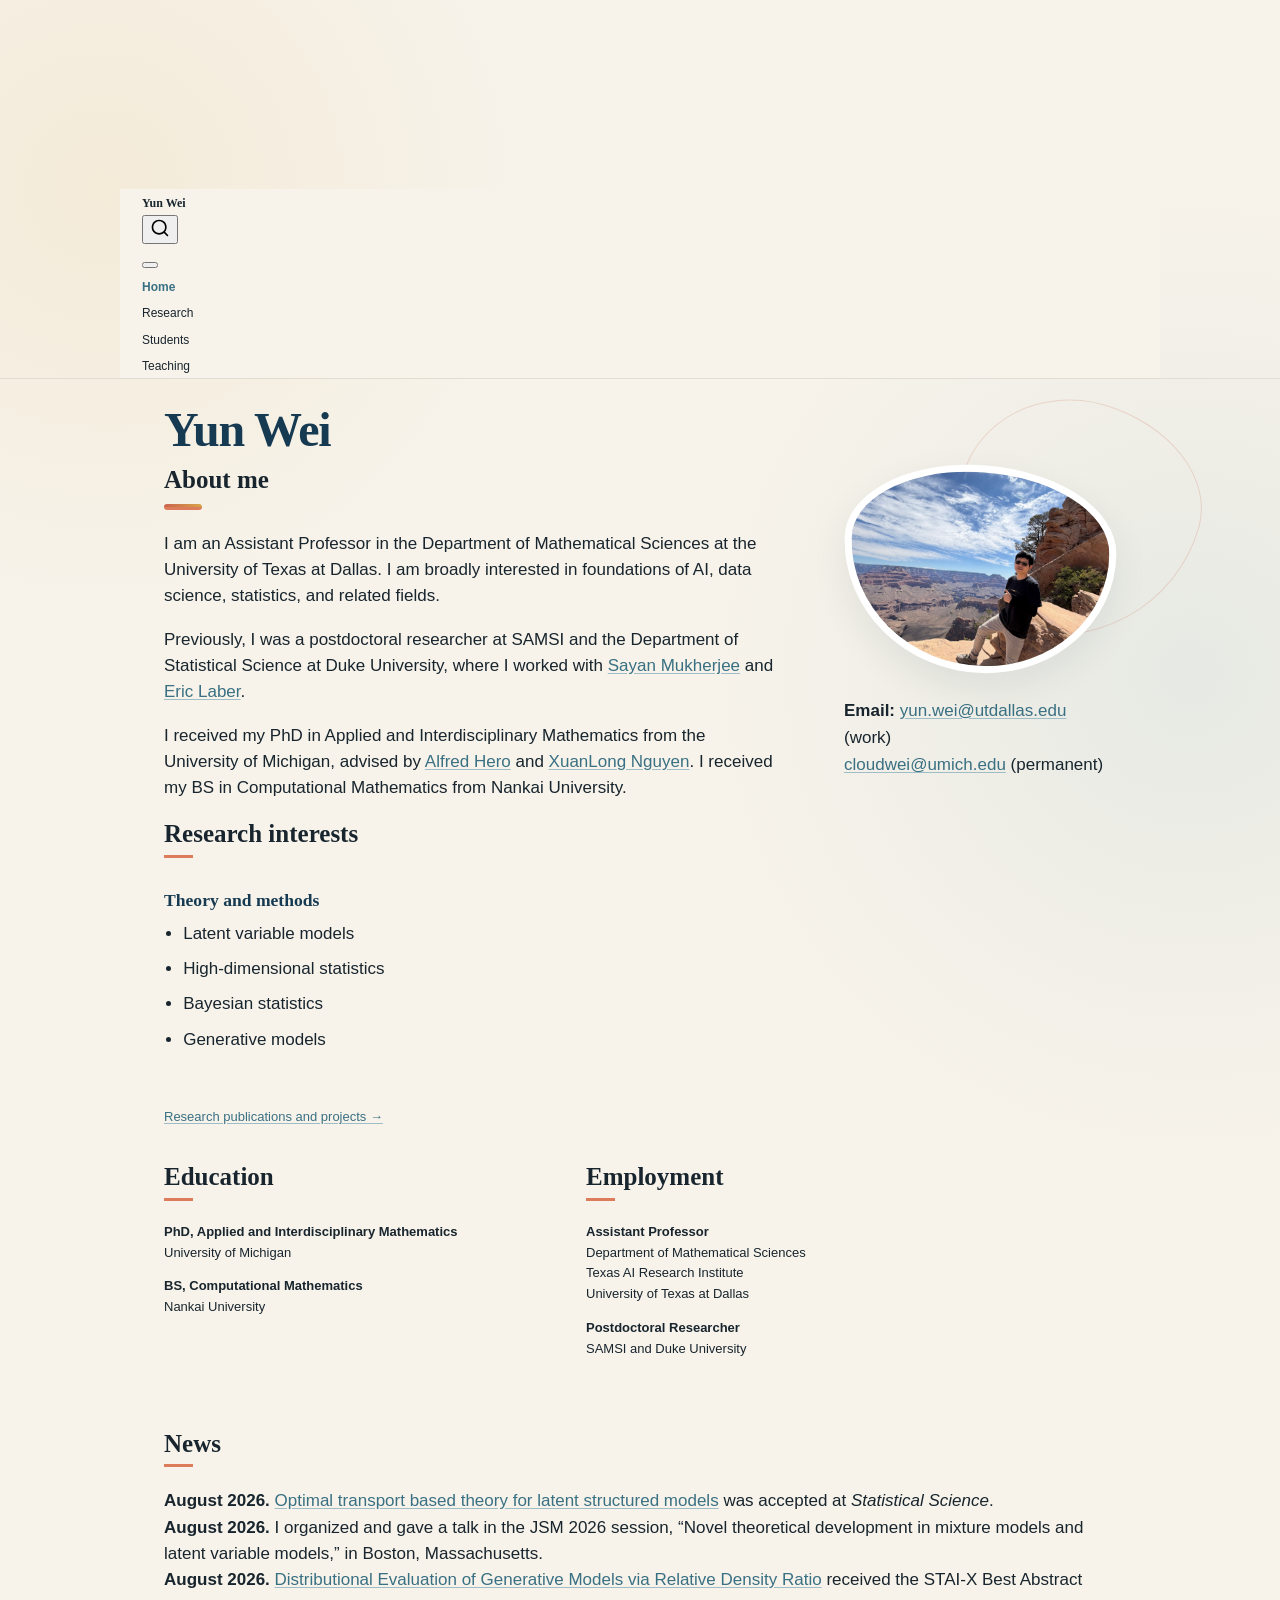
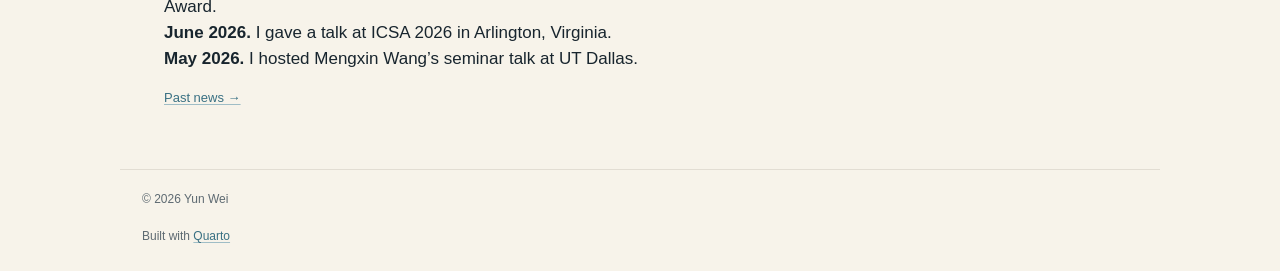
==== commit 93d010ff: "Built site for gh-pages" ====
--- a/index.html
+++ b/index.html
@@ -45,7 +45,7 @@
 <link href="site_libs/quarto-html/quarto-syntax-highlighting-bf27225e3a48a9273f3daa8f8e829971.css" rel="stylesheet" id="quarto-text-highlighting-styles">
 <script src="site_libs/bootstrap/bootstrap.min.js"></script>
 <link href="site_libs/bootstrap/bootstrap-icons.css" rel="stylesheet">
-<link href="site_libs/bootstrap/bootstrap-d3c09cf01b9717715406c5b992d80823.min.css" rel="stylesheet" append-hash="true" id="quarto-bootstrap" data-mode="light">
+<link href="site_libs/bootstrap/bootstrap-55617497126496852ff9f5a59253c640.min.css" rel="stylesheet" append-hash="true" id="quarto-bootstrap" data-mode="light">
 <script id="quarto-search-options" type="application/json">{
   "location": "navbar",
   "copy-button": false,
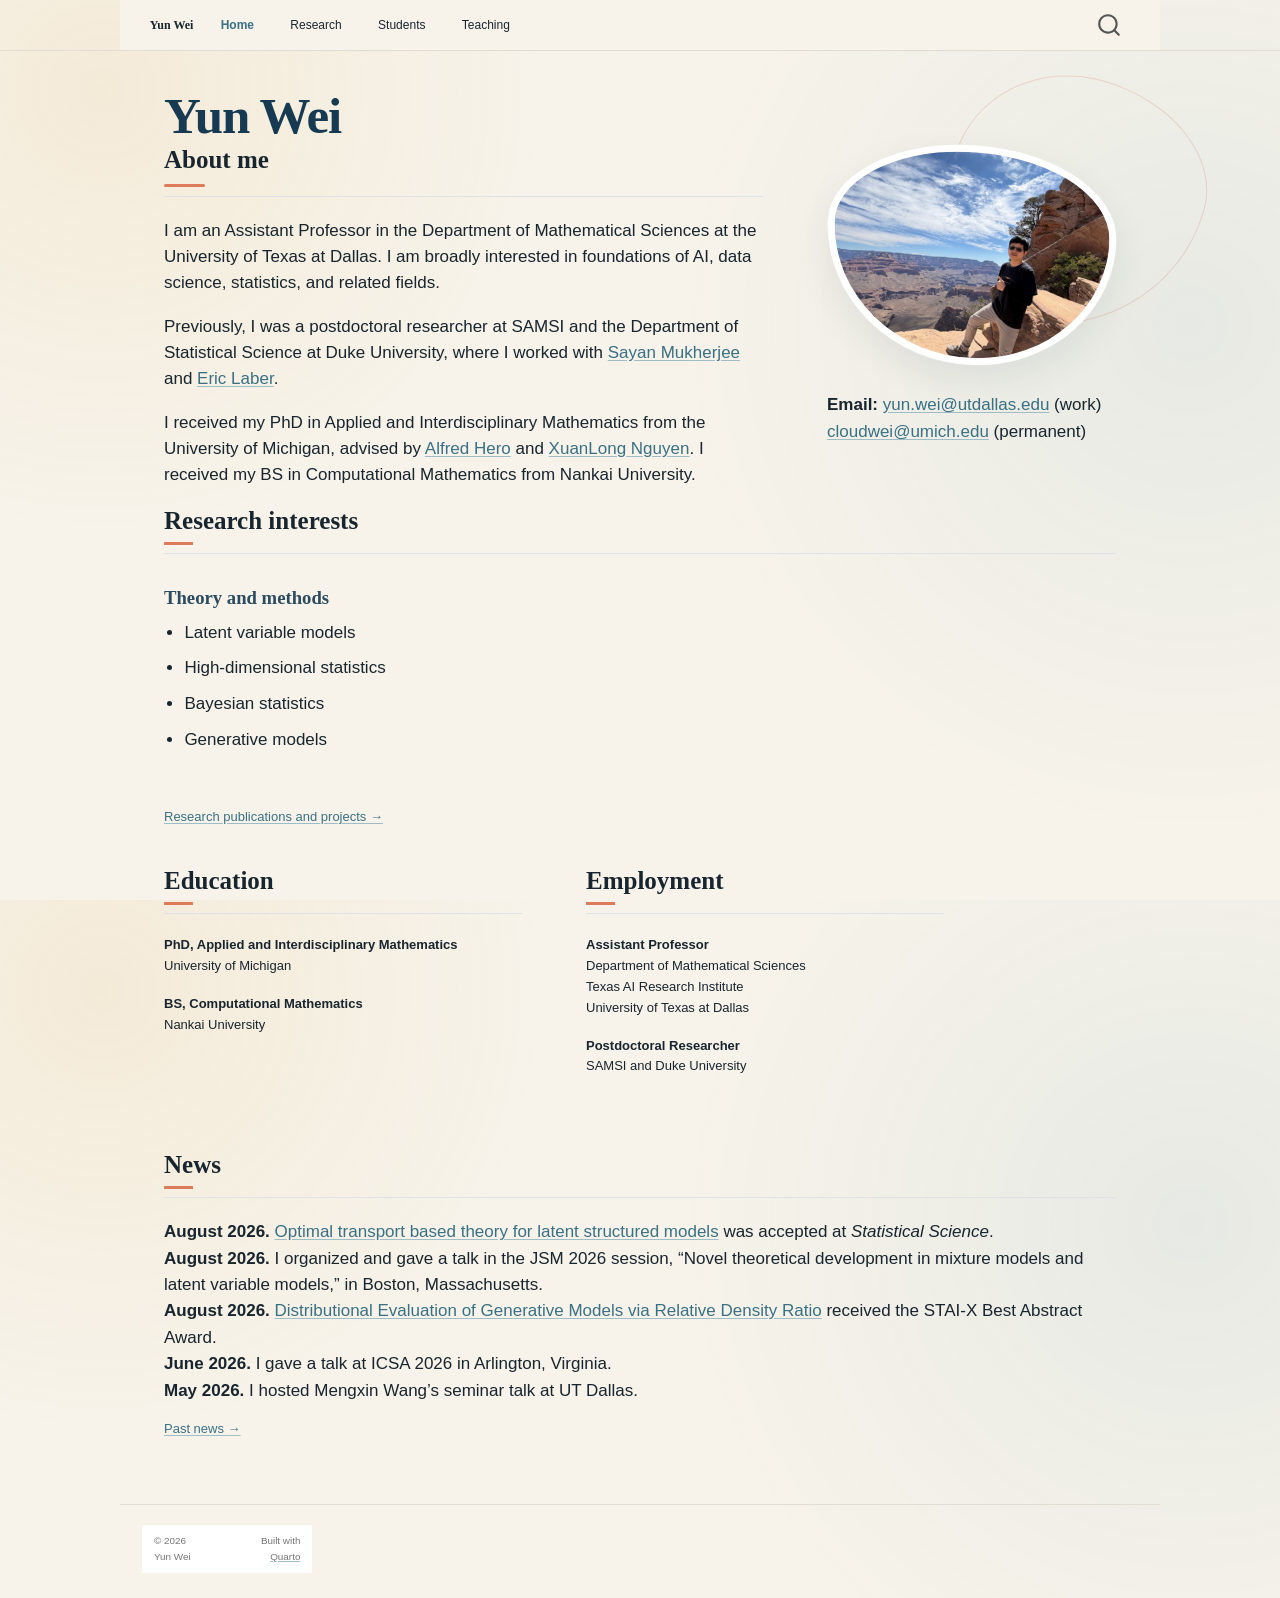
==== commit 73321be5: "Built site for gh-pages" ====
--- a/index.html
+++ b/index.html
@@ -45,7 +45,7 @@
 <link href="site_libs/quarto-html/quarto-syntax-highlighting-bf27225e3a48a9273f3daa8f8e829971.css" rel="stylesheet" id="quarto-text-highlighting-styles">
 <script src="site_libs/bootstrap/bootstrap.min.js"></script>
 <link href="site_libs/bootstrap/bootstrap-icons.css" rel="stylesheet">
-<link href="site_libs/bootstrap/bootstrap-55617497126496852ff9f5a59253c640.min.css" rel="stylesheet" append-hash="true" id="quarto-bootstrap" data-mode="light">
+<link href="site_libs/bootstrap/bootstrap-d3c09cf01b9717715406c5b992d80823.min.css" rel="stylesheet" append-hash="true" id="quarto-bootstrap" data-mode="light">
 <script id="quarto-search-options" type="application/json">{
   "location": "navbar",
   "copy-button": false,
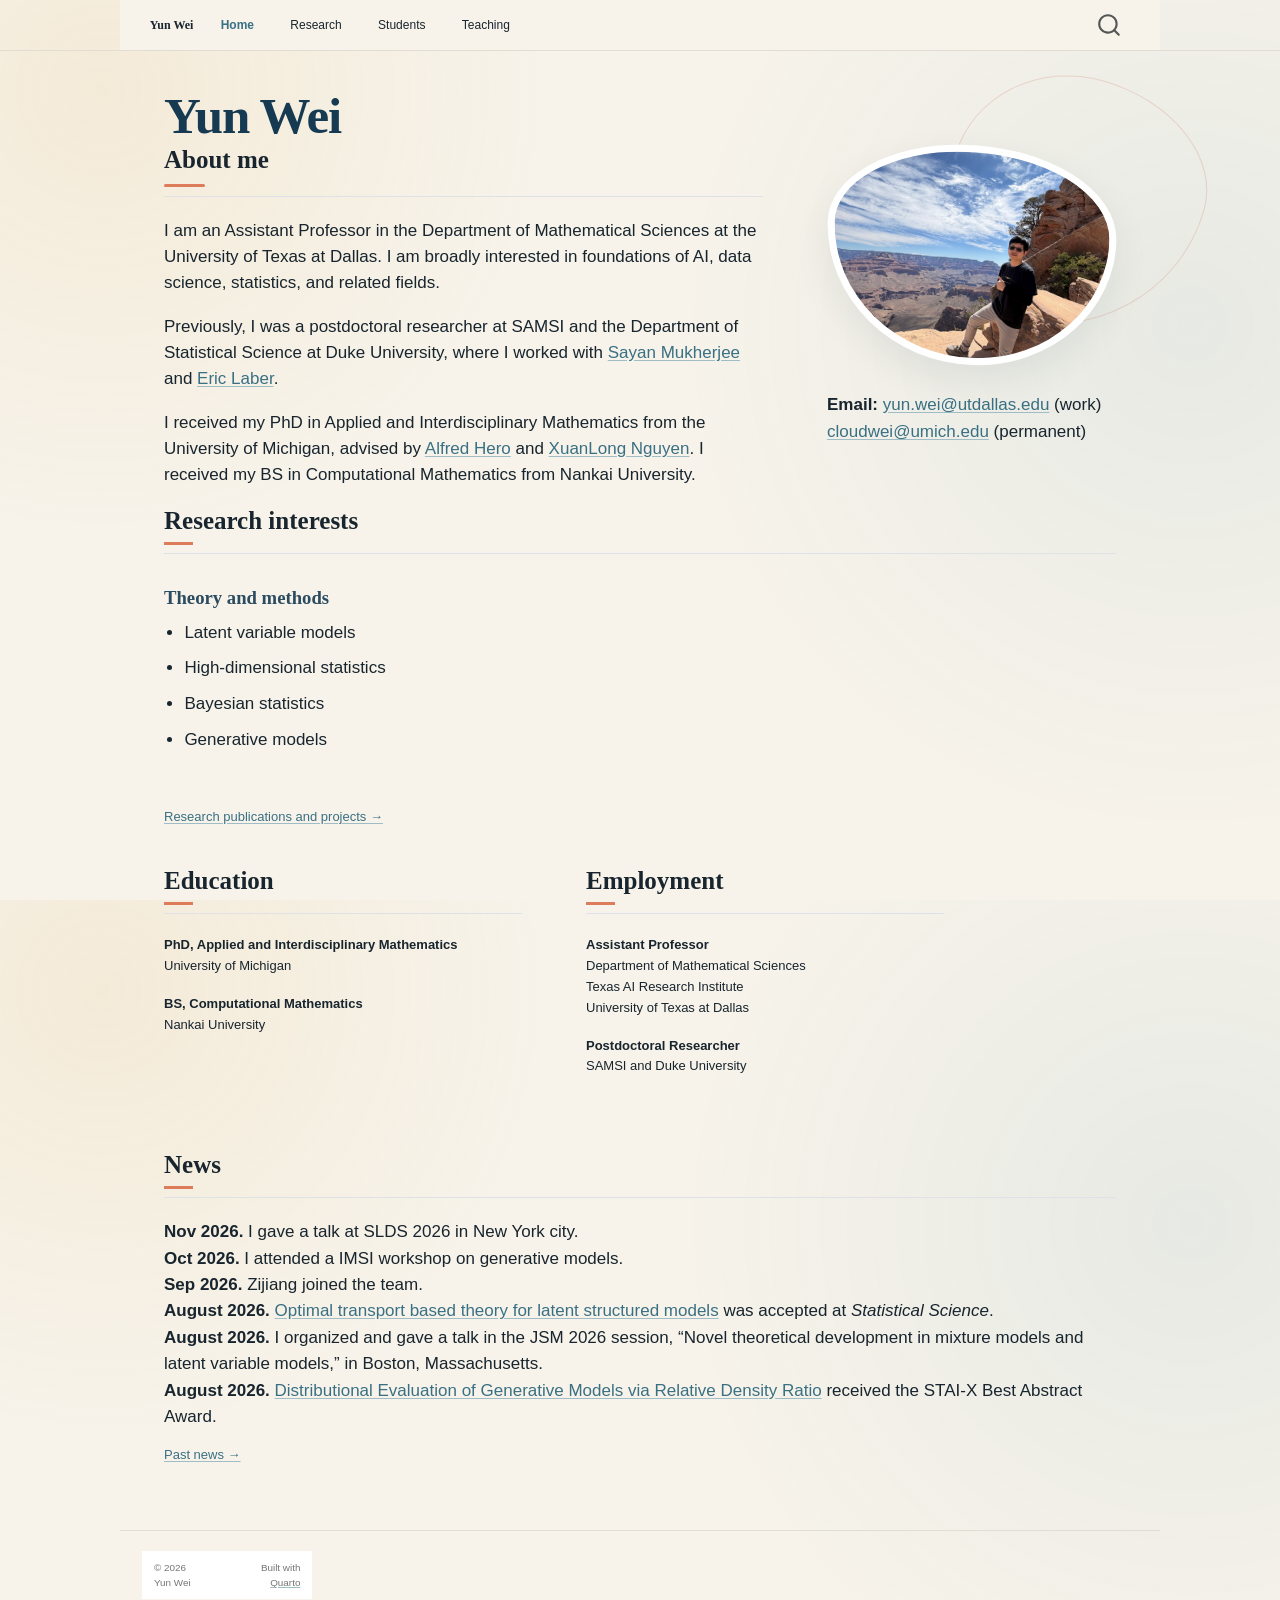
==== commit 570ed685: "Built site for gh-pages" ====
--- a/index.html
+++ b/index.html
@@ -2,7 +2,7 @@
 <html xmlns="http://www.w3.org/1999/xhtml" lang="en" xml:lang="en"><head>
 
 <meta charset="utf-8">
-<meta name="generator" content="quarto-1.10.19">
+<meta name="generator" content="quarto-1.11.9">
 
 <meta name="viewport" content="width=device-width, initial-scale=1.0, user-scalable=yes">
 
@@ -38,14 +38,15 @@
 <meta name="quarto:offset" content="./">
 <script src="site_libs/quarto-html/quarto.js" type="module"></script>
 <script src="site_libs/quarto-html/tabsets/tabsets.js" type="module"></script>
+<script src="site_libs/quarto-html/scrollable-regions/scrollable-regions.js" type="module"></script>
 <script src="site_libs/quarto-html/popper.min.js"></script>
 <script src="site_libs/quarto-html/tippy.umd.min.js"></script>
 <script src="site_libs/quarto-html/anchor.min.js"></script>
 <link href="site_libs/quarto-html/tippy.css" rel="stylesheet">
-<link href="site_libs/quarto-html/quarto-syntax-highlighting-bf27225e3a48a9273f3daa8f8e829971.css" rel="stylesheet" id="quarto-text-highlighting-styles">
+<link href="site_libs/quarto-html/quarto-syntax-highlighting-63b5708e65d6cd79cd7618c58d0c21e7.css" rel="stylesheet" id="quarto-text-highlighting-styles">
 <script src="site_libs/bootstrap/bootstrap.min.js"></script>
 <link href="site_libs/bootstrap/bootstrap-icons.css" rel="stylesheet">
-<link href="site_libs/bootstrap/bootstrap-d3c09cf01b9717715406c5b992d80823.min.css" rel="stylesheet" append-hash="true" id="quarto-bootstrap" data-mode="light">
+<link href="site_libs/bootstrap/bootstrap-8d3ad9c781c51ccd60b292c95058b2c2.min.css" rel="stylesheet" append-hash="true" id="quarto-bootstrap" data-mode="light">
 <script id="quarto-search-options" type="application/json">{
   "location": "navbar",
   "copy-button": false,
@@ -87,19 +88,18 @@
 <link rel="stylesheet" href="styles.css">
 </head>
 
-<body class="nav-fixed fullcontent quarto-light">
+<body class="nav-fixed fullcontent quarto-light"><a id="quarto-skip-link" class="visually-hidden-focusable" href="#quarto-document-content">Skip to main content</a>
 
 <div id="quarto-search-results"></div>
   <header id="quarto-header" class="headroom fixed-top">
-    <nav class="navbar navbar-expand-lg " data-bs-theme="dark">
+    <nav class="navbar navbar-expand-lg " data-bs-theme="dark" aria-label="Site">
       <div class="navbar-container container-fluid">
       <div class="navbar-brand-container mx-auto">
     <a class="navbar-brand" href="./index.html">
     <span class="navbar-title">Yun Wei</span>
     </a>
   </div>
-            <div id="quarto-search" class="" title="Search"></div>
-          <button class="navbar-toggler" type="button" data-bs-toggle="collapse" data-bs-target="#navbarCollapse" aria-controls="navbarCollapse" role="menu" aria-expanded="false" aria-label="Toggle navigation" onclick="if (window.quartoToggleHeadroom) { window.quartoToggleHeadroom(); }">
+          <button class="navbar-toggler" type="button" data-bs-toggle="collapse" data-bs-target="#navbarCollapse" aria-controls="navbarCollapse" aria-expanded="false" aria-label="Toggle navigation" onclick="if (window.quartoToggleHeadroom) { window.quartoToggleHeadroom(); }">
   <span class="navbar-toggler-icon"></span>
 </button>
           <div class="collapse navbar-collapse" id="navbarCollapse">
@@ -124,6 +124,7 @@
           </div> <!-- /navcollapse -->
             <div class="quarto-navbar-tools">
 </div>
+            <div id="quarto-search" class="" title="Search"></div>
       </div> <!-- /container-fluid -->
     </nav>
 </header>
@@ -133,7 +134,7 @@
 <!-- margin-sidebar -->
     
 <!-- main -->
-<main class="content" id="quarto-document-content">
+<main class="content" id="quarto-document-content" tabindex="-1">
 
 <header id="title-block-header" class="quarto-title-block default">
 <div class="quarto-title">
@@ -205,11 +206,12 @@
 <section id="news" class="level2">
 <h2 class="anchored" data-anchor-id="news">News</h2>
 <ul>
+<li><strong>Nov 2026.</strong> I gave a talk at SLDS 2026 in New York city.</li>
+<li><strong>Oct 2026.</strong> I attended a IMSI workshop on generative models.</li>
+<li><strong>Sep 2026.</strong> Zijiang joined the team.</li>
 <li><strong>August 2026.</strong> <a href="http://arxiv.org/abs/2601.11465">Optimal transport based theory for latent structured models</a> was accepted at <em>Statistical Science</em>.</li>
 <li><strong>August 2026.</strong> I organized and gave a talk in the JSM 2026 session, “Novel theoretical development in mixture models and latent variable models,” in Boston, Massachusetts.</li>
 <li><strong>August 2026.</strong> <a href="https://arxiv.org/abs/2510.25507">Distributional Evaluation of Generative Models via Relative Density Ratio</a> received the STAI-X Best Abstract Award.</li>
-<li><strong>June 2026.</strong> I gave a talk at ICSA 2026 in Arlington, Virginia.</li>
-<li><strong>May 2026.</strong> I hosted Mengxin Wang’s seminar talk at UT Dallas.</li>
 </ul>
 <div class="more-link">
 <p><a href="./news.html">Past news →</a></p>
@@ -293,11 +295,30 @@
       var localhostRegex = new RegExp(/^(?:http|https):\/\/localhost\:?[0-9]*\//);
       var mailtoRegex = new RegExp(/^mailto:/);
         var filterRegex = new RegExp("https:\/\/clouduolc\.github\.io\/");
+      const newWindowLabel = "(opens in a new tab)";
+      const newWindowNoteId = "quarto-ext-newwindow-label";
+      // Links reference one hidden label through aria-describedby, so the
+      // announcement never changes their accessible name.
+      var describeNewWindow = (link) => {
+        if (!window.document.getElementById(newWindowNoteId)) {
+          var newWindowNote = window.document.createElement("span");
+          newWindowNote.id = newWindowNoteId;
+          newWindowNote.hidden = true;
+          newWindowNote.textContent = newWindowLabel;
+          window.document.body.appendChild(newWindowNote);
+        }
+        var describedBy = (link.getAttribute("aria-describedby") || "").split(/\s+/).filter(Boolean);
+        if (!describedBy.includes(newWindowNoteId)) {
+          describedBy.push(newWindowNoteId);
+          link.setAttribute("aria-describedby", describedBy.join(" "));
+        }
+      }
       var isInternal = (href) => {
           return filterRegex.test(href) || localhostRegex.test(href) || mailtoRegex.test(href);
       }
       // Inspect non-navigation links and adorn them if external
-     var links = window.document.querySelectorAll('a[href]:not(.nav-link):not(.navbar-brand):not(.toc-action):not(.sidebar-link):not(.sidebar-item-toggle):not(.pagination-link):not(.no-external):not([aria-hidden]):not(.dropdown-item):not(.quarto-navigation-tool):not(.about-link)');
+      window.quartoDecorateExternalLinks = function (root) {
+     var links = (root || window.document).querySelectorAll('a[href]:not(.nav-link):not(.navbar-brand):not(.toc-action):not(.sidebar-link):not(.sidebar-item-toggle):not(.pagination-link):not(.no-external):not([aria-hidden]):not(.dropdown-item):not(.quarto-navigation-tool):not(.about-link)');
       for (var i=0; i<links.length; i++) {
         const link = links[i];
         if (!isInternal(link.href)) {
@@ -311,8 +332,70 @@
             if (link.getAttribute("rel") === null) {
               link.setAttribute("rel", "noopener");
             }
-        }
-      }
+            describeNewWindow(link);
+          if (!link.classList.contains('no-external-icon')) {
+          }
+        }
+      }
+      };
+      window.quartoDecorateExternalLinks(window.document);
+    // Esc closes the popup (WCAG 1.4.13) and focus leaving both trigger and
+    // popup closes it (WCAG 2.4.11); tippy handles neither for interactive popups.
+    const hideOnEscAndFocusOut = {
+      name: 'hideOnEscAndFocusOut',
+      defaultValue: true,
+      fn(instance) {
+        const dismiss = () => {
+          // A show scheduled by the trigger delay would otherwise reopen it
+          instance.clearDelayTimeouts();
+          instance.hide();
+        };
+        const onKeyDown = (event) => {
+          if (event.key !== 'Escape') {
+            return;
+          }
+          // Keep Esc from also reaching page handlers (e.g. reveal.js overview),
+          // except an open reveal.js slide menu, which Esc should close too.
+          // The menu handles keys only when its keyboard option is on.
+          const menuHandlesEsc = window.Reveal?.getPlugin?.('menu')?.isOpen() &&
+            window.Reveal.getConfig().menu?.keyboard !== false;
+          if (!menuHandlesEsc) {
+            event.stopPropagation();
+          }
+          if (instance.popper.contains(window.document.activeElement)) {
+            // Disabled while refocusing so the focus trigger does not reopen it
+            instance.disable();
+            instance.reference.focus();
+            instance.enable();
+          }
+          dismiss();
+        };
+        const onFocusOut = (event) => {
+          const target = event.relatedTarget;
+          if (target && !instance.reference.contains(target) &&
+              !instance.popper.contains(target)) {
+            dismiss();
+          }
+        };
+        // On the trigger too: a click trigger (code-annotations: select) has no
+        // blur handling. Attached for the instance's lifetime so leaving the
+        // trigger also cancels a show still pending on the trigger delay.
+        instance.reference.addEventListener('focusout', onFocusOut);
+        return {
+          onShow() {
+            window.document.addEventListener('keydown', onKeyDown, true);
+            instance.popper.addEventListener('focusout', onFocusOut);
+          },
+          onHide() {
+            window.document.removeEventListener('keydown', onKeyDown, true);
+            instance.popper.removeEventListener('focusout', onFocusOut);
+          },
+          onDestroy() {
+            instance.reference.removeEventListener('focusout', onFocusOut);
+          },
+        };
+      },
+    };
     function tippyHover(el, contentFn, onTriggerFn, onUntriggerFn) {
       const config = {
         allowHTML: true,
@@ -326,6 +409,7 @@
         interactiveBorder: 10,
         theme: 'quarto',
         placement: 'bottom-start',
+        plugins: [hideOnEscAndFocusOut],
       };
       if (contentFn) {
         config.content = contentFn;
@@ -488,44 +572,54 @@
           const lineIds = lines.map((line) => {
             return targetCell + "-" + line;
           })
-          let top = null;
-          let height = null;
-          let parent = null;
+          // Each band is positioned against its own containing block, which is
+          // not the offsetParent of the lines, so place it from client rects.
+          const placeBand = (band, firstEl, lastEl, codeBlock) => {
+            const container = band.offsetParent;
+            if (container === null) {
+              return;
+            }
+            const containerRect = container.getBoundingClientRect();
+            // Reveal.js scales slides with a transform, so convert client
+            // pixels back to the CSS pixels of the container.
+            const scale = containerRect.height / container.offsetHeight || 1;
+            const firstRect = firstEl.getBoundingClientRect();
+            const lastRect = lastEl.getBoundingClientRect();
+            const top = (firstRect.top - containerRect.top) / scale - container.clientTop + container.scrollTop;
+            const height = (lastRect.bottom - firstRect.top) / scale;
+            band.style.top = top - 2 + "px";
+            band.style.height = height + 4 + "px";
+            if (codeBlock) {
+              // Without the copy button wrapper, the containing block is wider
+              // than the code block, so span the code block explicitly.
+              const blockRect = codeBlock.getBoundingClientRect();
+              band.style.left = (blockRect.left - containerRect.left) / scale - container.clientLeft + container.scrollLeft + "px";
+              band.style.width = blockRect.width / scale + "px";
+            }
+          };
           if (lineIds.length > 0) {
-              //compute the position of the single el (top and bottom and make a div)
-              const el = window.document.getElementById(lineIds[0]);
-              top = el.offsetTop;
-              height = el.offsetHeight;
-              parent = el.parentElement.parentElement;
-            if (lineIds.length > 1) {
-              const lastEl = window.document.getElementById(lineIds[lineIds.length - 1]);
-              const bottom = lastEl.offsetTop + lastEl.offsetHeight;
-              height = bottom - top;
-            }
-            if (top !== null && height !== null && parent !== null) {
-              // cook up a div (if necessary) and position it 
-              let div = window.document.getElementById("code-annotation-line-highlight");
-              if (div === null) {
-                div = window.document.createElement("div");
-                div.setAttribute("id", "code-annotation-line-highlight");
-                div.style.position = 'absolute';
-                parent.appendChild(div);
-              }
-              div.style.top = top - 2 + "px";
-              div.style.height = height + 4 + "px";
-              div.style.left = 0;
-              let gutterDiv = window.document.getElementById("code-annotation-line-highlight-gutter");
-              if (gutterDiv === null) {
-                gutterDiv = window.document.createElement("div");
-                gutterDiv.setAttribute("id", "code-annotation-line-highlight-gutter");
-                gutterDiv.style.position = 'absolute';
-                const codeCell = window.document.getElementById(targetCell);
-                const gutter = codeCell.querySelector('.code-annotation-gutter');
-                gutter.appendChild(gutterDiv);
-              }
-              gutterDiv.style.top = top - 2 + "px";
-              gutterDiv.style.height = height + 4 + "px";
-            }
+            const el = window.document.getElementById(lineIds[0]);
+            const lastEl = window.document.getElementById(lineIds[lineIds.length - 1]);
+            const parent = el.parentElement.parentElement;
+            // cook up a div (if necessary) and position it
+            let div = window.document.getElementById("code-annotation-line-highlight");
+            if (div === null) {
+              div = window.document.createElement("div");
+              div.setAttribute("id", "code-annotation-line-highlight");
+              div.style.position = 'absolute';
+              parent.appendChild(div);
+            }
+            placeBand(div, el, lastEl, parent.closest("div.sourceCode") || parent);
+            let gutterDiv = window.document.getElementById("code-annotation-line-highlight-gutter");
+            if (gutterDiv === null) {
+              gutterDiv = window.document.createElement("div");
+              gutterDiv.setAttribute("id", "code-annotation-line-highlight-gutter");
+              gutterDiv.style.position = 'absolute';
+              const codeCell = window.document.getElementById(targetCell);
+              const gutter = codeCell.querySelector('.code-annotation-gutter');
+              gutter.appendChild(gutterDiv);
+            }
+            placeBand(gutterDiv, el, lastEl);
             selectedAnnoteEl = annoteEl;
           }
         };
@@ -624,6 +718,9 @@
     }
   });
   </script>
+  <script type="application/javascript">
+  window.quartoScrollableRegionsLabels = {"code":"Scrollable code","output":"Scrollable output"};
+  </script>
 </div> <!-- /content -->
 <footer class="footer">
   <div class="nav-footer">
--- a/site_libs/quarto-html/quarto-syntax-highlighting-63b5708e65d6cd79cd7618c58d0c21e7.css
+++ b/site_libs/quarto-html/quarto-syntax-highlighting-63b5708e65d6cd79cd7618c58d0c21e7.css
@@ -0,0 +1,236 @@
+/* quarto syntax highlight colors */
+:root {
+  --quarto-hl-ot-color: #003B4F;
+  --quarto-hl-at-color: #657422;
+  --quarto-hl-ss-color: #20794D;
+  --quarto-hl-an-color: #5E5E5E;
+  --quarto-hl-fu-color: #4758AB;
+  --quarto-hl-st-color: #20794D;
+  --quarto-hl-cf-color: #003B4F;
+  --quarto-hl-op-color: #5E5E5E;
+  --quarto-hl-er-color: #AD0000;
+  --quarto-hl-bn-color: #AD0000;
+  --quarto-hl-al-color: #AD0000;
+  --quarto-hl-va-color: #111111;
+  --quarto-hl-bu-color: inherit;
+  --quarto-hl-ex-color: inherit;
+  --quarto-hl-pp-color: #AD0000;
+  --quarto-hl-in-color: #5E5E5E;
+  --quarto-hl-vs-color: #20794D;
+  --quarto-hl-wa-color: #5E5E5E;
+  --quarto-hl-do-color: #5E5E5E;
+  --quarto-hl-im-color: #00769E;
+  --quarto-hl-ch-color: #20794D;
+  --quarto-hl-dt-color: #AD0000;
+  --quarto-hl-fl-color: #AD0000;
+  --quarto-hl-co-color: #5E5E5E;
+  --quarto-hl-cv-color: #5E5E5E;
+  --quarto-hl-cn-color: #8f5902;
+  --quarto-hl-sc-color: #5E5E5E;
+  --quarto-hl-dv-color: #AD0000;
+  --quarto-hl-kw-color: #003B4F;
+}
+
+/* other quarto variables */
+:root {
+  --quarto-font-monospace: SFMono-Regular, Menlo, Monaco, Consolas, "Liberation Mono", "Courier New", monospace;
+}
+
+/* syntax highlight based on Pandoc's rules */
+pre > code.sourceCode > span {
+  color: #003B4F;
+}
+
+code.sourceCode > span {
+  color: #003B4F;
+}
+
+div.sourceCode,
+div.sourceCode pre.sourceCode {
+  color: #003B4F;
+}
+
+/* Normal */
+code span {
+  color: #003B4F;
+}
+
+/* Alert */
+code span.al {
+  color: #AD0000;
+  font-style: inherit;
+}
+
+/* Annotation */
+code span.an {
+  color: #5E5E5E;
+  font-style: inherit;
+}
+
+/* Attribute */
+code span.at {
+  color: #657422;
+  font-style: inherit;
+}
+
+/* BaseN */
+code span.bn {
+  color: #AD0000;
+  font-style: inherit;
+}
+
+/* BuiltIn */
+code span.bu {
+  font-style: inherit;
+}
+
+/* ControlFlow */
+code span.cf {
+  color: #003B4F;
+  font-weight: bold;
+  font-style: inherit;
+}
+
+/* Char */
+code span.ch {
+  color: #20794D;
+  font-style: inherit;
+}
+
+/* Constant */
+code span.cn {
+  color: #8f5902;
+  font-style: inherit;
+}
+
+/* Comment */
+code span.co {
+  color: #5E5E5E;
+  font-style: inherit;
+}
+
+/* CommentVar */
+code span.cv {
+  color: #5E5E5E;
+  font-style: italic;
+}
+
+/* Documentation */
+code span.do {
+  color: #5E5E5E;
+  font-style: italic;
+}
+
+/* DataType */
+code span.dt {
+  color: #AD0000;
+  font-style: inherit;
+}
+
+/* DecVal */
+code span.dv {
+  color: #AD0000;
+  font-style: inherit;
+}
+
+/* Error */
+code span.er {
+  color: #AD0000;
+  font-style: inherit;
+}
+
+/* Extension */
+code span.ex {
+  font-style: inherit;
+}
+
+/* Float */
+code span.fl {
+  color: #AD0000;
+  font-style: inherit;
+}
+
+/* Function */
+code span.fu {
+  color: #4758AB;
+  font-style: inherit;
+}
+
+/* Import */
+code span.im {
+  color: #00769E;
+  font-style: inherit;
+}
+
+/* Information */
+code span.in {
+  color: #5E5E5E;
+  font-style: inherit;
+}
+
+/* Keyword */
+code span.kw {
+  color: #003B4F;
+  font-weight: bold;
+  font-style: inherit;
+}
+
+/* Operator */
+code span.op {
+  color: #5E5E5E;
+  font-style: inherit;
+}
+
+/* Other */
+code span.ot {
+  color: #003B4F;
+  font-style: inherit;
+}
+
+/* Preprocessor */
+code span.pp {
+  color: #AD0000;
+  font-style: inherit;
+}
+
+/* SpecialChar */
+code span.sc {
+  color: #5E5E5E;
+  font-style: inherit;
+}
+
+/* SpecialString */
+code span.ss {
+  color: #20794D;
+  font-style: inherit;
+}
+
+/* String */
+code span.st {
+  color: #20794D;
+  font-style: inherit;
+}
+
+/* Variable */
+code span.va {
+  color: #111111;
+  font-style: inherit;
+}
+
+/* VerbatimString */
+code span.vs {
+  color: #20794D;
+  font-style: inherit;
+}
+
+/* Warning */
+code span.wa {
+  color: #5E5E5E;
+  font-style: italic;
+}
+
+.prevent-inlining {
+  content: "</";
+}
+
+/*# sourceMappingURL=054cc16b9e9817627be6994582d2ffb5.css.map */
